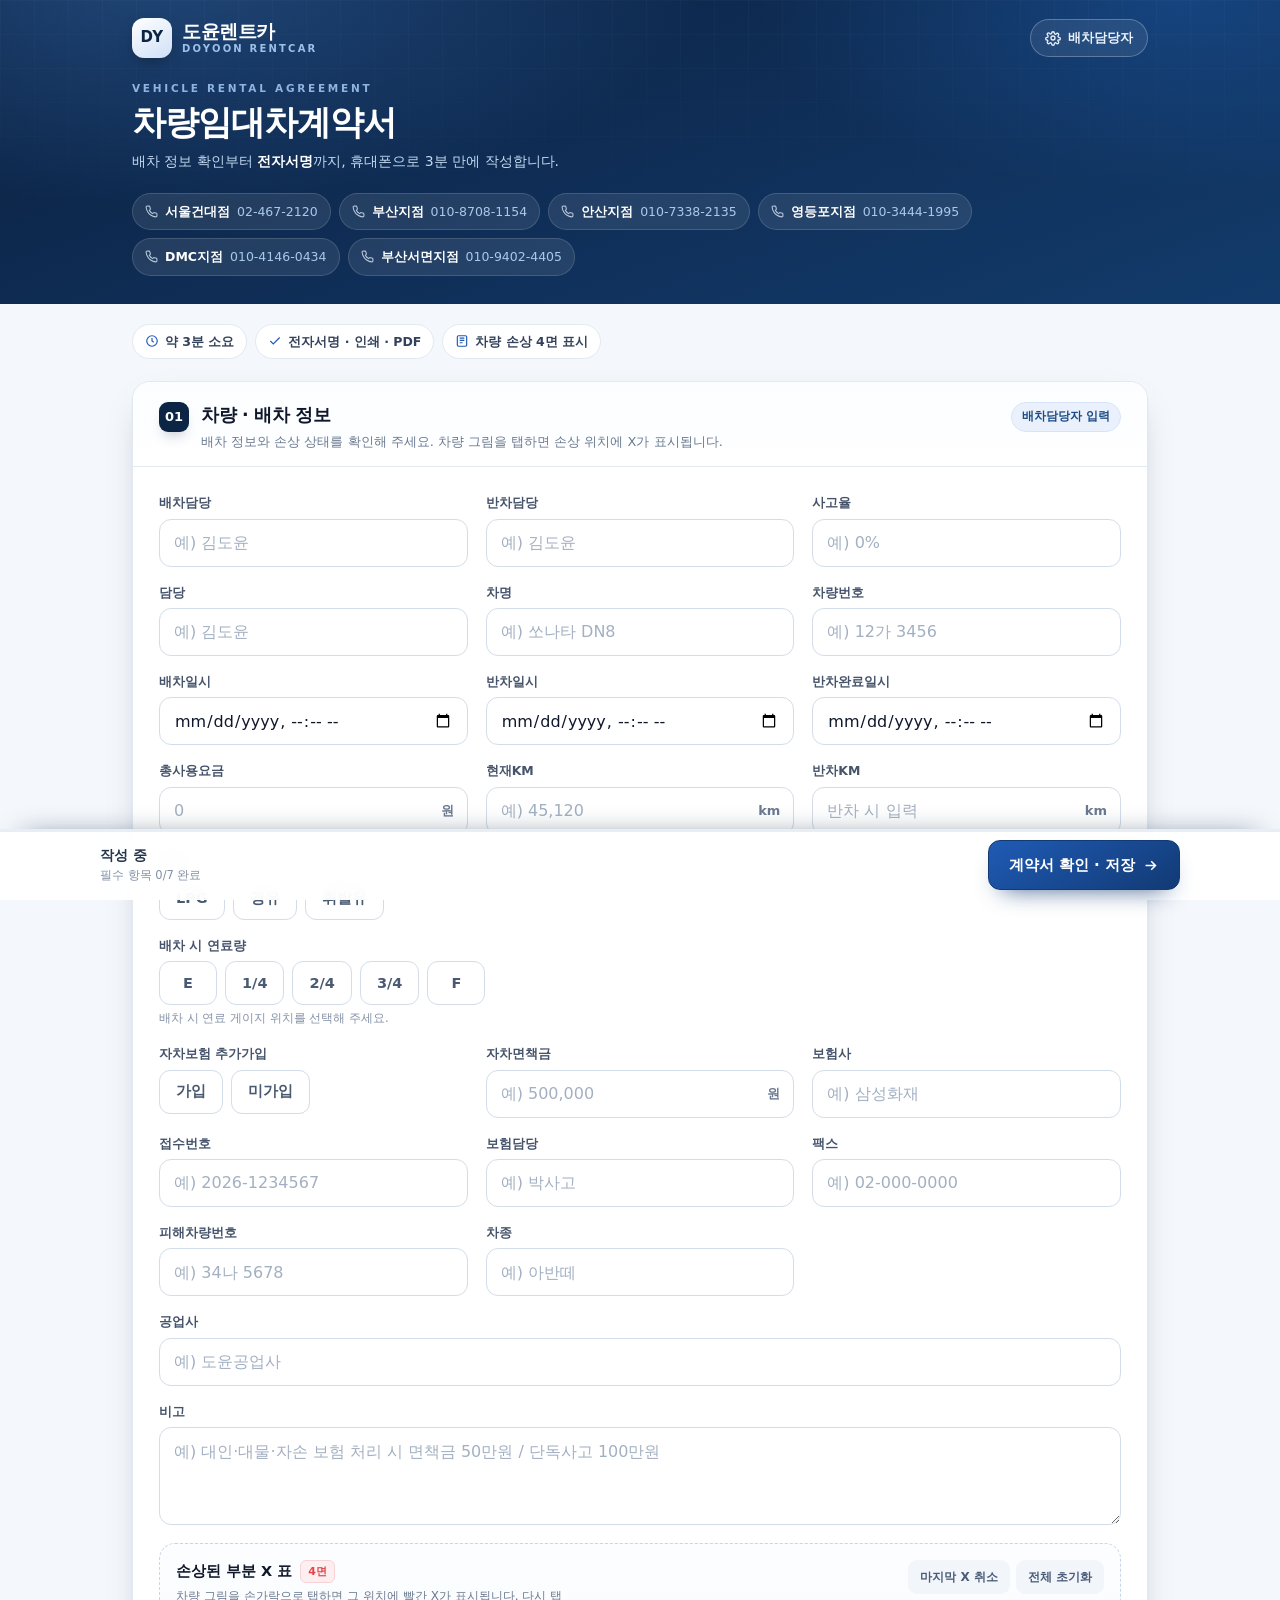
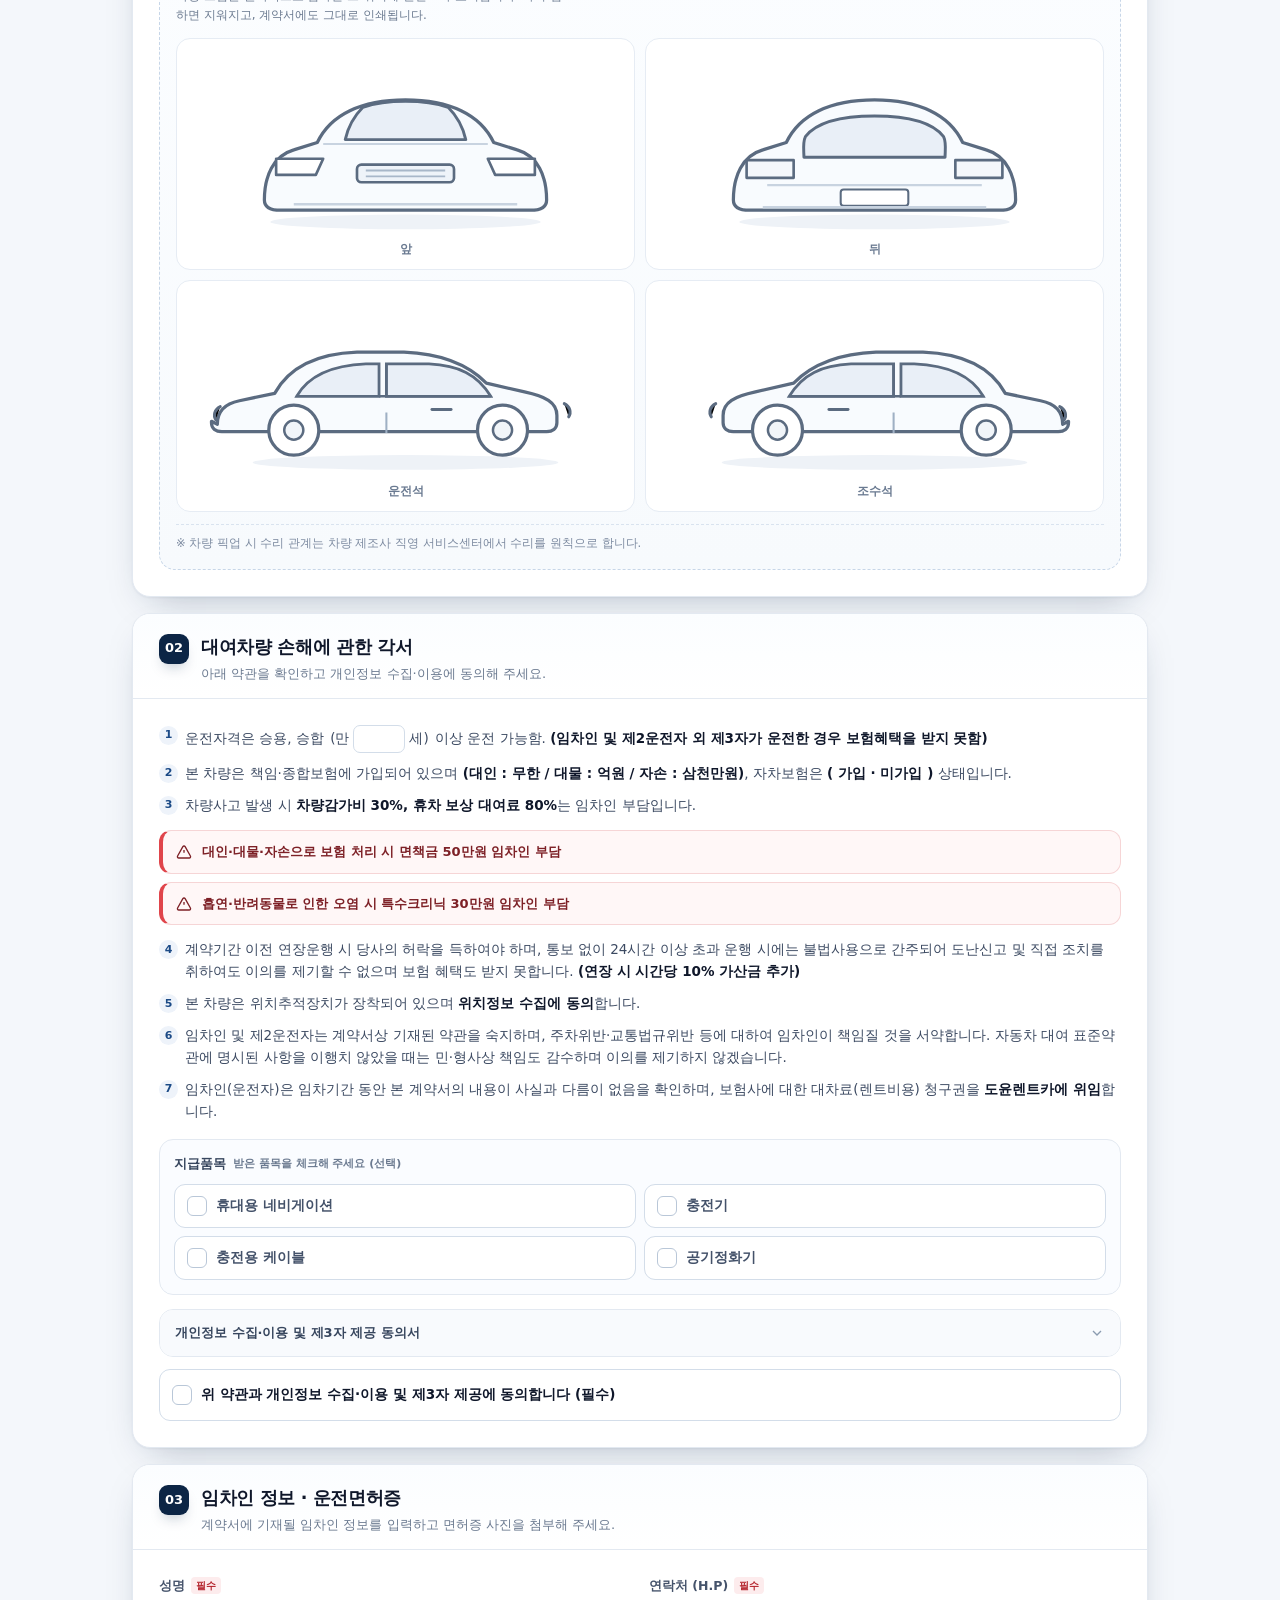
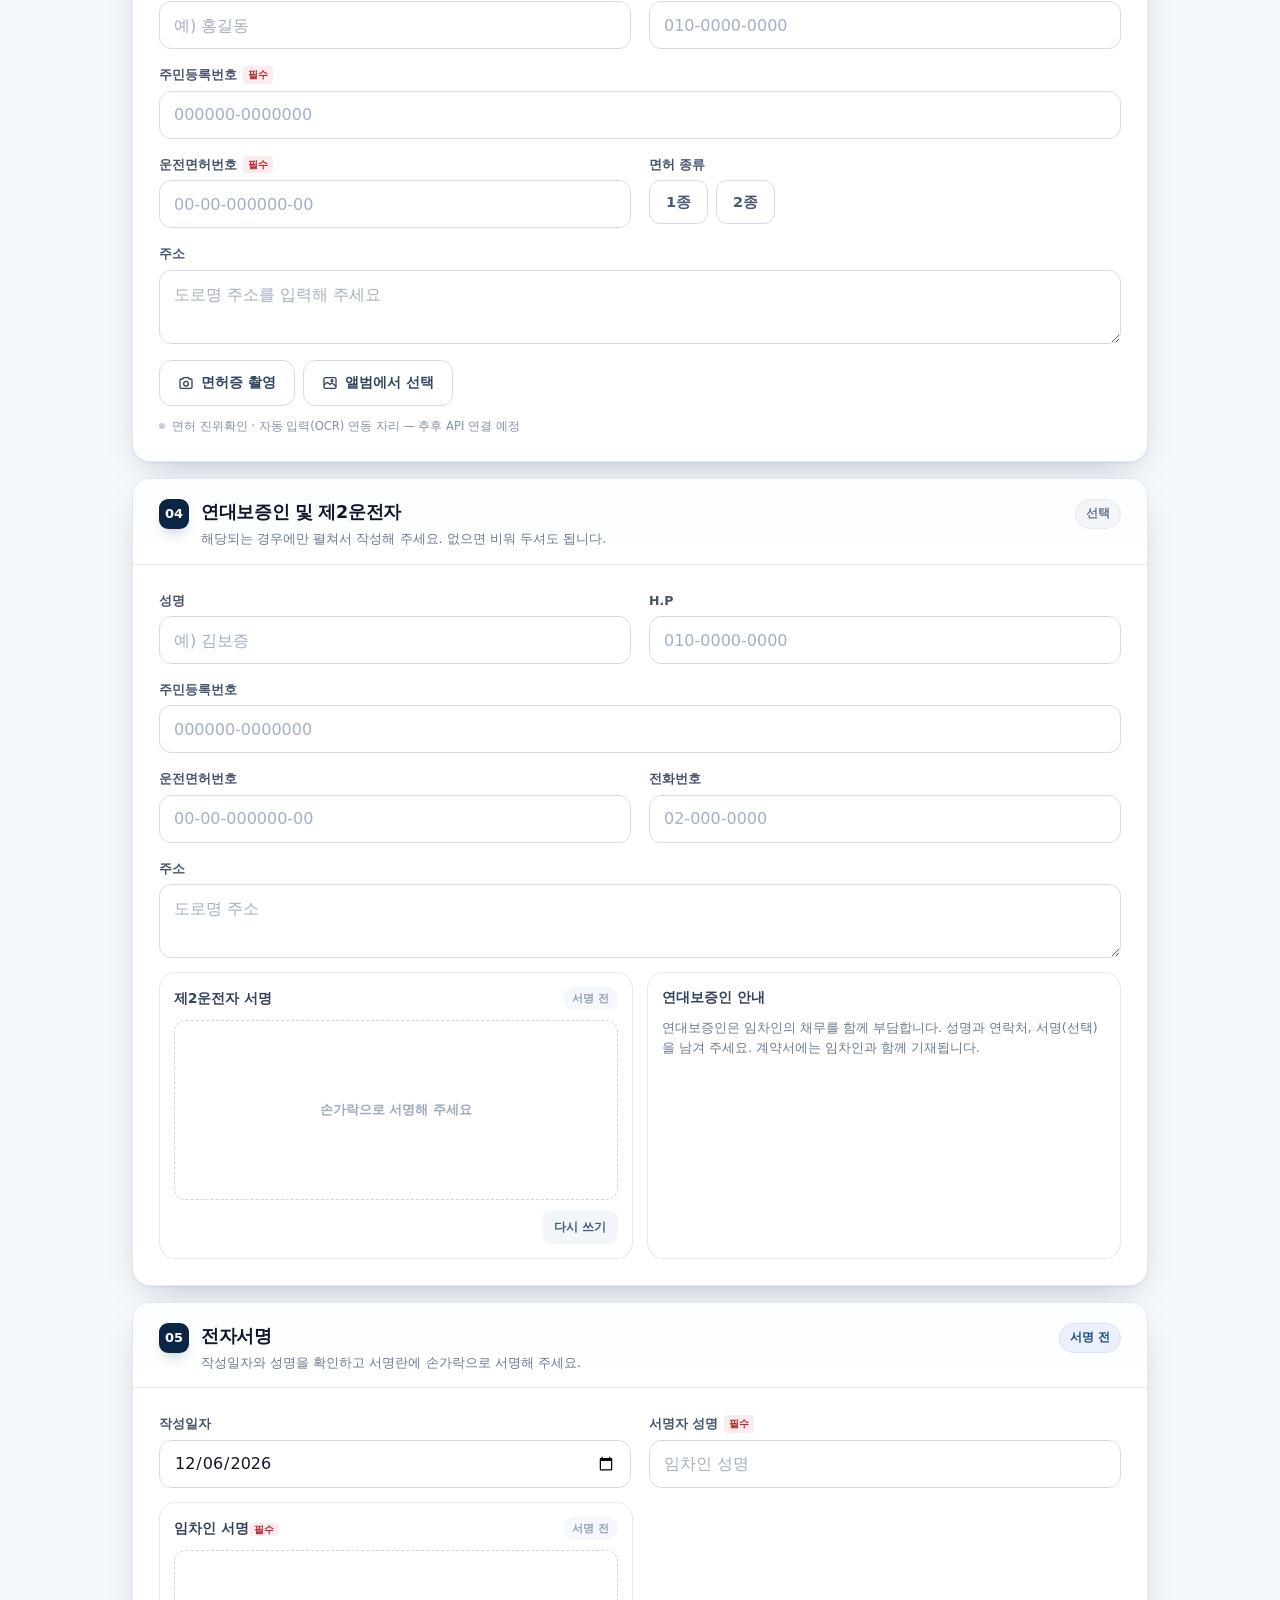
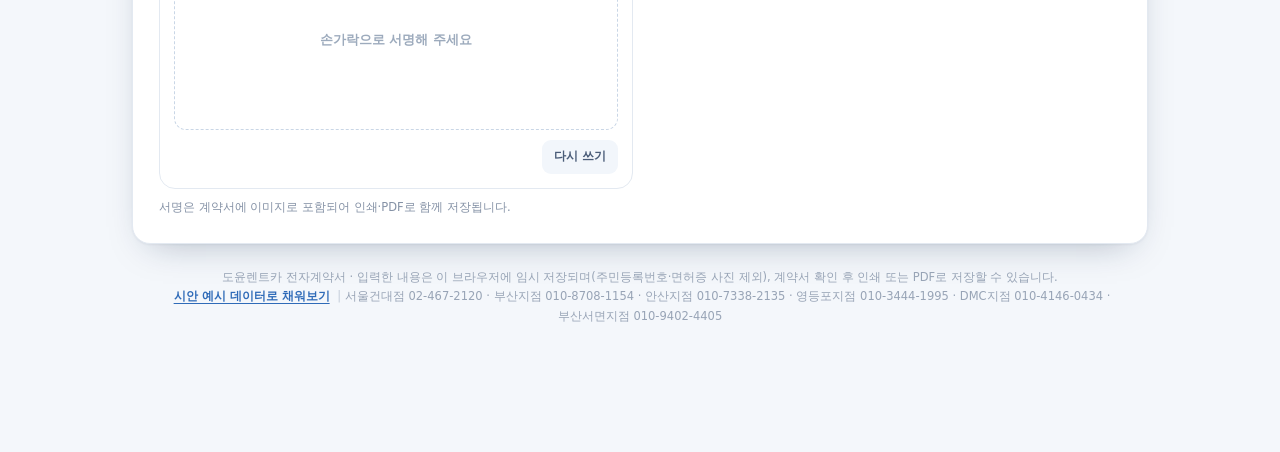
==== doyoon/index.html @ 806ca0ed "전자계약서: 인쇄 2페이지 최적화, 금액 표기 정리" ====
<!doctype html>
<html lang="ko">
<head>
<meta charset="utf-8">
<meta name="viewport" content="width=device-width, initial-scale=1, viewport-fit=cover">
<meta name="theme-color" content="#0c2545">
<title>도윤렌트카 | 차량임대차계약서</title>
<meta name="description" content="도윤렌트카 차량임대차계약서를 휴대폰으로 작성하고 전자서명으로 제출하세요. 차량 손상 표시, 면허증 첨부, PDF 저장까지 한 번에.">
<meta property="og:title" content="도윤렌트카 | 차량임대차계약서">
<meta property="og:description" content="배차 정보 확인부터 전자서명까지, 휴대폰으로 한 번에 작성하는 도윤렌트카 전자계약서.">
<meta property="og:type" content="website">
<link rel="stylesheet" href="assets/style.css?v=11">
<link rel="icon" href="data:image/svg+xml,%3Csvg xmlns='http://www.w3.org/2000/svg' viewBox='0 0 32 32'%3E%3Crect width='32' height='32' rx='8' fill='%230c2545'/%3E%3Ctext x='16' y='22' font-size='14' font-family='sans-serif' font-weight='700' fill='%23fff' text-anchor='middle'%3EDY%3C/text%3E%3C/svg%3E">
</head>
<body>

<header class="site-head">
  <div class="head-inner">
    <div class="head-top">
      <a class="logo" href="./">
        <span class="logo-mark">DY</span>
        <span class="logo-text"><strong>도윤렌트카</strong><span>DOYOON RENTCAR</span></span>
      </a>
      <button class="admin-toggle" id="adminToggle" type="button" aria-pressed="false" title="배차담당자용 링크를 만듭니다">
        <svg viewBox="0 0 24 24" fill="none" stroke="currentColor" stroke-width="2" aria-hidden="true"><path d="M12 15a3 3 0 1 0 0-6 3 3 0 0 0 0 6Z"/><path d="M19.4 15a1.7 1.7 0 0 0 .3 1.9l.1.1a2 2 0 1 1-2.8 2.8l-.1-.1a1.7 1.7 0 0 0-2.9 1.2 2 2 0 1 1-4 0 1.7 1.7 0 0 0-2.9-1.2l-.1.1a2 2 0 1 1-2.8-2.8l.1-.1A1.7 1.7 0 0 0 3 15a2 2 0 1 1 0-4 1.7 1.7 0 0 0 1.2-2.9l-.1-.1a2 2 0 1 1 2.8-2.8l.1.1A1.7 1.7 0 0 0 10 4.6a2 2 0 1 1 4 0 1.7 1.7 0 0 0 2.9 1.2l.1-.1a2 2 0 1 1 2.8 2.8l-.1.1A1.7 1.7 0 0 0 21 11a2 2 0 1 1 0 4 1.7 1.7 0 0 0-1.6 0Z"/></svg>
        <span>배차담당자</span>
      </button>
    </div>

    <div class="head-title">
      <p class="eyebrow">VEHICLE RENTAL AGREEMENT</p>
      <h1>차량임대차계약서</h1>
      <p class="head-sub">배차 정보 확인부터 <b>전자서명</b>까지, 휴대폰으로 3분 만에 작성합니다.</p>
    </div>

    <ul class="branches" id="branchList"></ul>
  </div>
</header>

<main class="wrap">
  <div class="quick-facts">
    <span><svg viewBox="0 0 24 24" fill="none" stroke="currentColor" stroke-width="2"><circle cx="12" cy="12" r="9"/><path d="M12 7v5l3 2"/></svg>약 3분 소요</span>
    <span><svg viewBox="0 0 24 24" fill="none" stroke="currentColor" stroke-width="2"><path d="m4 12 5 5L20 6"/></svg>전자서명 · 인쇄 · PDF</span>
    <span><svg viewBox="0 0 24 24" fill="none" stroke="currentColor" stroke-width="2"><rect x="4" y="3" width="16" height="18" rx="2"/><path d="M8 7h8M8 11h8M8 15h5"/></svg>차량 손상 4면 표시</span>
  </div>

  <section class="admin-panel" id="adminPanel" hidden>
    <div class="ap-head"><span class="ap-tag">ADMIN</span><strong>배차담당자용 링크 만들기</strong></div>
    <p class="ap-desc">아래 <b>01 차량 · 배차 정보</b>와 손상 표시를 입력하면, 그 값이 그대로 채워진 <b>고객용 링크</b>가 만들어집니다. 고객은 링크를 열어 임차인 정보와 서명만 하면 됩니다.</p>
    <div class="ap-link">
      <input class="inp" id="adminLink" readonly aria-label="고객용 링크">
      <button class="btn btn-primary" id="btnCopyLink" type="button">
        <svg viewBox="0 0 24 24" fill="none" stroke="currentColor" stroke-width="2"><rect x="9" y="9" width="12" height="12" rx="2"/><path d="M5 15V5a2 2 0 0 1 2-2h10"/></svg>
        고객용 링크 복사
      </button>
      <button class="btn" id="btnOpenLink" type="button">새 창에서 열기</button>
    </div>
    <p class="ap-note"><span class="dot" style="width:6px;height:6px;border-radius:50%;background:#1f5bb5;display:inline-block"></span>링크에는 차량 정보만 담깁니다. 고객의 개인정보(주민등록번호·면허증 사진)는 링크에 포함되지 않습니다. <span id="adminLinkLen" style="color:#9aa8ba"></span></p>
  </section>

  <form id="contractForm" novalidate autocomplete="on">
    <div id="formRoot"></div>
  </form>

  <p class="foot-note">
    도윤렌트카 전자계약서 · 입력한 내용은 이 브라우저에 임시 저장되며(주민등록번호·면허증 사진 제외), 계약서 확인 후 인쇄 또는 PDF로 저장할 수 있습니다.<br>
    <button type="button" class="linkbtn" id="btnDemo">시안 예시 데이터로 채워보기</button>
    <span style="color:#c3ccd9">|</span> 서울건대점 02-467-2120 · 부산지점 010-8708-1154 · 안산지점 010-7338-2135 · 영등포지점 010-3444-1995 · DMC지점 010-4146-0434 · 부산서면지점 010-9402-4405
  </p>
</main>

<div class="actionbar">
  <div class="ab-progress"><span class="ab-fill" id="abFill"></span></div>
  <div class="ab-inner">
    <div class="ab-text">
      <strong id="abTitle">작성 중</strong>
      <span id="abSub">필수 항목 0/7 완료</span>
    </div>
    <button class="btn btn-primary" id="btnPreview" type="button">
      계약서 확인 · 저장
      <svg viewBox="0 0 24 24" fill="none" stroke="currentColor" stroke-width="2.2"><path d="M5 12h13M13 6l6 6-6 6"/></svg>
    </button>
  </div>
</div>

<div class="preview" id="preview" hidden>
  <div class="pv-bar">
    <button class="btn" id="btnBack" type="button">
      <svg viewBox="0 0 24 24" fill="none" stroke="currentColor" stroke-width="2.2"><path d="M19 12H6M11 6l-6 6 6 6"/></svg>
      수정하기
    </button>
    <span class="pv-title">계약서 미리보기</span>
    <button class="btn btn-primary" id="btnPrint" type="button">
      <svg viewBox="0 0 24 24" fill="none" stroke="currentColor" stroke-width="2"><path d="M6 9V3h12v6"/><rect x="4" y="9" width="16" height="8" rx="2"/><path d="M8 17h8v4H8z"/></svg>
      인쇄 · PDF 저장
    </button>
  </div>
  <div class="pv-body">
    <p class="pv-hint">
      <svg viewBox="0 0 24 24" fill="none" stroke="currentColor" stroke-width="2"><circle cx="12" cy="12" r="9"/><path d="M12 8h.01M11 12h1v4h1"/></svg>
      인쇄 창에서 대상을 <b>‘PDF로 저장’</b>으로 선택하면 PDF 파일로 보관할 수 있습니다.
    </p>
    <div id="paperRoot"></div>
  </div>
</div>

<div class="toast" id="toast" role="status" aria-live="polite"></div>

<script src="assets/app.js?v=11" defer></script>
</body>
</html>
---- doyoon/assets/style.css ----
/* =========================================================
   도윤렌트카 · 차량임대차계약서 (전자계약 시안)
   ========================================================= */
:root{
  --navy:#0c2545;
  --navy-2:#12345f;
  --navy-3:#1b4a86;
  --brand:#1f5bb5;
  --brand-soft:#eaf1fc;
  --ink:#0f172a;
  --body:#33415a;
  --muted:#6b7a90;
  --line:#e3e9f1;
  --line-2:#d3dde9;
  --bg:#f4f7fb;
  --card:#ffffff;
  --danger:#e0454b;
  --ok:#0f766e;
  --radius:18px;
  --shadow:0 1px 2px rgba(13,37,69,.05), 0 14px 36px -18px rgba(13,37,69,.35);
  --font:"Pretendard","Apple SD Gothic Neo","Malgun Gothic","Noto Sans KR",system-ui,-apple-system,"Segoe UI",Roboto,sans-serif;
}

*{box-sizing:border-box}
html{-webkit-text-size-adjust:100%}
body{
  margin:0;
  font-family:var(--font);
  background:var(--bg);
  color:var(--ink);
  font-size:16px;
  line-height:1.55;
  -webkit-font-smoothing:antialiased;
  padding-bottom:96px;
}
body.lock{overflow:hidden}
h1,h2,h3,h4,p,ul,ol,figure{margin:0}
ul,ol{padding:0;list-style:none}
a{color:inherit;text-decoration:none}
button{font-family:inherit}
:focus-visible{outline:3px solid rgba(31,91,181,.35);outline-offset:2px}

/* ---------- header ---------- */
.site-head{
  position:relative;
  color:#fff;
  background:
    radial-gradient(900px 380px at 12% -10%, rgba(72,140,224,.34), transparent 62%),
    radial-gradient(700px 320px at 92% 0%, rgba(28,88,164,.5), transparent 60%),
    linear-gradient(160deg,#0b2140 0%,#0f2d55 48%,#123b6b 100%);
  overflow:hidden;
}
.site-head::after{
  content:"";
  position:absolute;inset:0;
  background-image:linear-gradient(rgba(255,255,255,.045) 1px,transparent 1px),linear-gradient(90deg,rgba(255,255,255,.045) 1px,transparent 1px);
  background-size:34px 34px;
  mask-image:linear-gradient(180deg,rgba(0,0,0,.55),transparent 78%);
  pointer-events:none;
}
.head-inner{
  position:relative;z-index:1;
  max-width:1080px;margin:0 auto;
  padding:18px clamp(16px,4vw,32px) 26px;
}
.head-top{display:flex;align-items:center;justify-content:space-between;gap:12px}
.logo{display:flex;align-items:center;gap:10px}
.logo-mark{
  width:40px;height:40px;border-radius:12px;
  display:grid;place-items:center;
  background:linear-gradient(150deg,#ffffff,#cfe0f7);
  color:var(--navy);font-weight:800;font-size:15px;letter-spacing:.5px;
  box-shadow:0 6px 18px -8px rgba(0,0,0,.6);
}
.logo-text{display:flex;flex-direction:column;line-height:1.15}
.logo-text strong{font-size:19px;letter-spacing:-.02em}
.logo-text span{font-size:10px;letter-spacing:.22em;color:#9dc0e8;font-weight:600}
.admin-toggle{
  display:inline-flex;align-items:center;gap:7px;
  height:38px;padding:0 14px;border-radius:999px;
  border:1px solid rgba(255,255,255,.26);
  background:rgba(255,255,255,.08);
  color:#e7f0fb;font-size:13px;font-weight:600;cursor:pointer;
  transition:background .18s,border-color .18s,color .18s;
  white-space:nowrap;
}
.admin-toggle:hover{background:rgba(255,255,255,.16)}
.admin-toggle[aria-pressed="true"]{background:#fff;color:var(--navy);border-color:#fff}
.admin-toggle svg{width:16px;height:16px}

.head-title{margin-top:22px}
.eyebrow{
  font-size:10.5px;letter-spacing:.26em;color:#8fb4e0;font-weight:700;margin-bottom:6px;
}
.head-title h1{
  font-size:clamp(24px,5.2vw,34px);
  letter-spacing:-.03em;font-weight:800;line-height:1.2;
}
.head-sub{margin-top:8px;font-size:14px;color:#c3d8f0;max-width:64ch}
.head-sub b{color:#fff;font-weight:600}

.branches{
  margin-top:20px;display:flex;gap:8px;
  overflow-x:auto;padding-bottom:2px;
  scrollbar-width:none;
}
.branches::-webkit-scrollbar{display:none}
.branches li{flex:0 0 auto}
.branches a{
  display:flex;align-items:center;gap:7px;
  padding:8px 12px;border-radius:999px;
  background:rgba(255,255,255,.09);
  border:1px solid rgba(255,255,255,.14);
  font-size:12.5px;color:#dce9f8;
  white-space:nowrap;
}
.branches a b{font-weight:700;color:#fff}
.branches a span{font-variant-numeric:tabular-nums;color:#a9c8ea}
.branches a svg{width:13px;height:13px;opacity:.8}

/* ---------- layout ---------- */
.wrap{max-width:1080px;margin:0 auto;padding:0 clamp(14px,4vw,32px)}
.quick-facts{
  display:flex;flex-wrap:wrap;gap:8px;
  margin:20px 0 22px;position:relative;z-index:2;
}
.quick-facts span{
  display:inline-flex;align-items:center;gap:6px;
  background:#fff;border:1px solid var(--line);
  box-shadow:0 8px 22px -18px rgba(13,37,69,.6);
  border-radius:999px;padding:7px 12px;font-size:12.5px;color:var(--body);font-weight:600;
}
.quick-facts svg{width:14px;height:14px;color:var(--brand)}

.card{
  background:var(--card);
  border:1px solid var(--line);
  border-radius:var(--radius);
  box-shadow:var(--shadow);
  margin-bottom:16px;
  overflow:hidden;
  scroll-margin-top:16px;
}
.card-head{
  display:flex;align-items:flex-start;gap:12px;
  padding:20px clamp(16px,3vw,26px) 14px;
  border-bottom:1px solid var(--line);
  background:linear-gradient(180deg,#fbfdff,#fff);
}
.step{
  flex:0 0 auto;width:30px;height:30px;border-radius:9px;
  display:grid;place-items:center;
  background:var(--navy);color:#fff;font-size:13px;font-weight:800;
  font-variant-numeric:tabular-nums;
  box-shadow:0 8px 16px -10px rgba(12,37,69,.9);
}
.ch-text{flex:1 1 auto;min-width:0}
.ch-text h2{font-size:17.5px;letter-spacing:-.02em;font-weight:800}
.ch-text p{font-size:13px;color:var(--muted);margin-top:3px}
.chip{
  flex:0 0 auto;
  display:inline-flex;align-items:center;gap:5px;
  font-size:11.5px;font-weight:700;
  padding:5px 10px;border-radius:999px;
  background:var(--brand-soft);color:var(--navy-3);
  border:1px solid #d7e4f8;
}
.chip.gray{background:#f3f5f9;color:#64748b;border-color:#e5eaf1}
.chip.done{background:#eaf7f2;color:#0d6b52;border-color:#cdece0}
.chip svg{width:12px;height:12px}
.card-body{padding:clamp(16px,3vw,26px)}

/* ---------- fields ---------- */
.grid{display:grid;grid-template-columns:repeat(12,1fr);gap:14px 16px}
.field{grid-column:span 12;min-width:0}
.field.half{grid-column:span 6}
.field.span-6{grid-column:span 6}
.field.span-4{grid-column:span 4}
.field.span-8{grid-column:span 8}
.field > label{
  display:flex;align-items:center;gap:6px;
  font-size:12.5px;font-weight:700;color:#45536b;
  margin-bottom:6px;
}
.req{
  font-style:normal;font-size:10px;font-weight:700;
  color:#b4232c;background:#fdeced;border-radius:4px;padding:1px 5px;
}
.ctrl{position:relative;display:flex;align-items:center}
.inp{
  width:100%;height:48px;
  padding:0 14px;
  border:1px solid var(--line-2);
  border-radius:12px;
  background:#fff;color:var(--ink);
  font-family:inherit;font-size:16px;
  transition:border-color .16s, box-shadow .16s, background .16s;
}
textarea.inp{height:auto;padding:12px 14px;resize:vertical;line-height:1.5}
.inp::placeholder{color:#a3b0c2}
.inp:hover{border-color:#bfcde0}
.inp:focus{
  outline:none;border-color:var(--brand);
  box-shadow:0 0 0 4px rgba(31,91,181,.12);
}
.inp[readonly],.inp[disabled]{
  background:#f6f8fb;color:#41506a;border-color:#e2e8f1;
  cursor:default;-webkit-text-fill-color:#41506a;opacity:1;
}
.ctrl .suffix{
  position:absolute;right:14px;font-size:13px;color:var(--muted);font-weight:600;pointer-events:none;
}
.ctrl:has(.suffix) .inp{padding-right:42px}
.help{font-size:11.5px;color:#8592a6;margin-top:5px}
.field.has-error .inp,.field.has-error .pills{border-color:#e79aa0;box-shadow:0 0 0 4px rgba(224,69,75,.1)}

/* pills */
.pills{display:flex;flex-wrap:wrap;gap:8px}
.pills[data-locked="1"]{opacity:.9}
.pill{position:relative;flex:0 0 auto}
.pill input{position:absolute;inset:0;opacity:0;width:100%;height:100%;margin:0;cursor:pointer}
.pill span{
  display:inline-flex;align-items:center;justify-content:center;gap:6px;
  min-width:58px;height:44px;padding:0 16px;
  border:1px solid var(--line-2);border-radius:11px;background:#fff;
  font-size:14.5px;font-weight:600;color:#4a5a73;
  transition:all .15s;
}
.pill input:checked + span{
  border-color:var(--brand);background:var(--brand-soft);color:var(--navy-2);
  box-shadow:inset 0 0 0 1px var(--brand);
  font-weight:800;
}
.pill input:checked + span::before{
  content:"";width:7px;height:7px;border-radius:50%;background:var(--brand);
}
.pill input:focus-visible + span{outline:3px solid rgba(31,91,181,.35);outline-offset:2px}
.pill input:disabled + span{background:#f6f8fb;color:#8394a9;border-color:#e2e8f1}
.pill input:disabled:checked + span{background:#eef3fa;color:var(--navy-2);box-shadow:none;border-color:#cfdcee}

/* ---------- damage ---------- */
.damage{
  margin-top:18px;padding:16px;
  border:1px dashed #c7d6e8;border-radius:16px;
  background:linear-gradient(180deg,#fbfdff,#f7fafd);
}
.dmg-head{display:flex;gap:12px;align-items:flex-start;justify-content:space-between;flex-wrap:wrap}
.dmg-head h3{font-size:14.5px;font-weight:800;display:flex;align-items:center;gap:8px;flex-wrap:wrap}
.dmg-head h3 em{
  font-style:normal;font-size:11px;font-weight:700;color:var(--danger);
  background:#fdeff0;border:1px solid #f7d3d5;border-radius:6px;padding:2px 7px;
}
.dmg-head p{font-size:12px;color:var(--muted);margin-top:4px;max-width:52ch}
.dmg-actions{display:flex;gap:6px}
.dmg-grid{display:grid;grid-template-columns:1fr 1fr;gap:10px;margin-top:14px}
.car{
  background:#fff;border:1px solid #e6ecf4;border-radius:14px;
  padding:8px 8px 4px;position:relative;
  transition:border-color .15s, box-shadow .15s;
}
.car:hover{border-color:#c9d9ee;box-shadow:0 10px 24px -20px rgba(13,37,69,.7)}
.car-art{position:relative;cursor:crosshair;touch-action:manipulation;-webkit-tap-highlight-color:transparent}
.car-art svg{display:block;width:100%;height:auto}
.car-label{
  display:block;text-align:center;font-size:12px;font-weight:700;color:#6a7a91;
  padding:2px 0 6px;
}
.xmark{
  position:absolute;width:26px;height:26px;
  transform:translate(-50%,-50%);
  cursor:pointer;pointer-events:auto;
  filter:drop-shadow(0 1px 2px rgba(0,0,0,.25));
  animation:pop .16s ease-out;
}
.xmark svg{width:26px;height:26px;display:block}
@keyframes pop{from{transform:translate(-50%,-50%) scale(.4);opacity:.2}to{transform:translate(-50%,-50%) scale(1);opacity:1}}
.dmg-note{
  margin-top:12px;font-size:11.5px;color:#7d8ba1;
  border-top:1px dashed #d9e3ef;padding-top:10px;
}

/* ---------- terms ---------- */
.terms-list{counter-reset:t;display:grid;gap:10px}
.terms-list li{
  position:relative;padding-left:26px;font-size:13.5px;color:#3c4a62;line-height:1.62;
}
.terms-list li::before{
  counter-increment:t;content:counter(t);
  position:absolute;left:0;top:1px;
  width:19px;height:19px;border-radius:50%;
  background:#eef3fa;color:var(--navy-3);
  font-size:11px;font-weight:800;display:grid;place-items:center;
}
.terms-list b{color:var(--ink);font-weight:700}
.inline-age{display:inline-flex;align-items:center;gap:4px;margin:0 2px;vertical-align:baseline}
.inline-age input{
  width:52px;height:28px;text-align:center;
  border:1px solid var(--line-2);border-radius:7px;background:#fff;
  font-family:inherit;font-size:13.5px;font-weight:700;color:var(--navy-2);
  padding:0 4px;
}
.inline-age input:focus{outline:none;border-color:var(--brand);box-shadow:0 0 0 3px rgba(31,91,181,.12)}

.alert-boxes{display:grid;gap:8px;margin:14px 0}
.alert-box{
  display:flex;gap:10px;align-items:flex-start;
  background:#fff7f7;border:1px solid #f6d5d6;border-left:4px solid var(--danger);
  border-radius:12px;padding:11px 13px;
  font-size:13px;color:#7d2026;font-weight:600;line-height:1.5;
}
.alert-box.sm{background:#fffdf5;border-color:#f3e4bf;border-left-color:#d99c22;color:#7a5a13}
.alert-box svg{width:16px;height:16px;flex:0 0 auto;margin-top:2px}
.alert-box span{flex:1}

.items-box{
  margin-top:16px;padding:14px;border:1px solid var(--line);border-radius:14px;background:#fafcff;
}
.items-box h4{font-size:13px;font-weight:800;color:#37465e;margin-bottom:10px;display:flex;align-items:center;gap:7px}
.items-box h4 span{font-size:11px;font-weight:600;color:var(--muted)}
.checks{display:grid;grid-template-columns:1fr 1fr;gap:8px}
.check{
  display:flex;align-items:center;gap:9px;
  padding:10px 12px;border:1px solid var(--line-2);border-radius:11px;background:#fff;
  font-size:13.5px;font-weight:600;color:#44526a;cursor:pointer;
  transition:border-color .15s,background .15s;
  min-height:44px;
}
.check input{
  appearance:none;-webkit-appearance:none;
  width:20px;height:20px;flex:0 0 auto;border:1.5px solid #b9c7d8;border-radius:6px;background:#fff;
  display:grid;place-items:center;margin:0;cursor:pointer;transition:all .15s;
}
.check input::after{
  content:"";width:10px;height:6px;border-left:2.5px solid #fff;border-bottom:2.5px solid #fff;
  transform:rotate(-45deg) scale(0);transition:transform .15s;margin-top:-2px;
}
.check input:checked{background:var(--brand);border-color:var(--brand)}
.check input:checked::after{transform:rotate(-45deg) scale(1)}
.check:has(input:checked){border-color:#bcd4f3;background:#f4f9ff}
.check.consent{grid-column:1/-1;min-height:52px;font-weight:700;color:var(--ink)}

.privacy-box{
  margin-top:14px;border:1px solid var(--line);border-radius:14px;overflow:hidden;
}
.privacy-box summary{
  cursor:pointer;list-style:none;
  display:flex;align-items:center;justify-content:space-between;gap:10px;
  padding:13px 15px;font-size:13px;font-weight:800;color:#37465e;background:#f8fafd;
}
.privacy-box summary::-webkit-details-marker{display:none}
.privacy-box summary svg{width:16px;height:16px;color:#8b9bb0;transition:transform .2s}
.privacy-box[open] summary svg{transform:rotate(180deg)}
.privacy-body{padding:14px 15px;font-size:12.5px;color:#5a6a82;line-height:1.65;display:grid;gap:7px}
.privacy-body b{color:#33415a}

/* ---------- license ---------- */
.upload{
  margin-top:6px;display:grid;gap:10px;
}
.upload-btns{display:flex;gap:8px;flex-wrap:wrap}
.btn{
  display:inline-flex;align-items:center;justify-content:center;gap:7px;
  height:46px;padding:0 18px;border-radius:12px;
  border:1px solid var(--line-2);background:#fff;color:#34445e;
  font-size:14px;font-weight:700;cursor:pointer;
  transition:all .16s;white-space:nowrap;
}
.btn svg{width:16px;height:16px}
.btn:hover{border-color:#b9cbe2;background:#f9fbfe}
.btn-ghost{border-color:transparent;background:#f2f6fb;color:#4a5c78;height:38px;padding:0 12px;font-size:12.5px;border-radius:9px}
.btn-ghost:hover{background:#e8eff8;border-color:transparent}
.btn-sm{height:34px;padding:0 11px;font-size:12px;border-radius:9px}
.btn-primary{
  background:linear-gradient(150deg,#1f5bb5,#123a74);
  border-color:#123a74;color:#fff;
  box-shadow:0 12px 24px -14px rgba(18,58,116,.9);
}
.btn-primary:hover{background:linear-gradient(150deg,#2365c6,#14447f);border-color:#14447f}
.btn[disabled]{opacity:.55;cursor:not-allowed}
.btn-dark{background:var(--navy);border-color:var(--navy);color:#fff}
.btn-dark:hover{background:#12345f;border-color:#12345f}

.license-preview{
  display:none;position:relative;margin-top:4px;
  border:1px solid var(--line);border-radius:14px;overflow:hidden;background:#f6f8fb;
}
.license-preview.show{display:block}
.license-preview img{display:block;width:100%;height:auto;max-height:320px;object-fit:contain;background:#eef2f7}
.license-preview .lp-bar{
  display:flex;align-items:center;justify-content:space-between;gap:10px;
  padding:9px 12px;background:#fff;border-top:1px solid var(--line);font-size:12px;color:#5a6a82;
}
.lp-bar b{font-weight:700;color:#33415a}
.ocr-note{
  display:flex;align-items:center;gap:7px;
  font-size:11.5px;color:#8592a6;margin-top:2px;
}
.ocr-note .dot{width:6px;height:6px;border-radius:50%;background:#c3cfde}

/* ---------- accordion (guarantor) ---------- */
.guarantor-toggle{
  display:flex;align-items:center;gap:10px;width:100%;
  background:none;border:0;padding:0;cursor:pointer;text-align:left;
}
.guarantor-toggle .chev{
  width:26px;height:26px;border-radius:50%;background:#f2f6fb;
  display:grid;place-items:center;flex:0 0 auto;transition:transform .2s;
}
.guarantor-toggle .chev svg{width:14px;height:14px;color:#5d7090}
.guarantor-panel{display:none;margin-top:16px}
.guarantor-panel.open{display:block}

/* ---------- signatures ---------- */
.sign-grid{display:grid;grid-template-columns:1fr 1fr;gap:14px}
.sig-card{
  border:1px solid var(--line);border-radius:16px;background:#fff;
  padding:14px;display:grid;gap:10px;
}
.sig-card-head{display:flex;align-items:center;justify-content:space-between;gap:8px}
.sig-card-head strong{font-size:13.5px;color:#34445e}
.sig-state{font-size:11px;font-weight:700;color:#93a1b5;background:#f4f7fb;padding:3px 9px;border-radius:999px}
.sig-state.on{color:#0d6b52;background:#e9f7f1}
.sig{
  position:relative;border:1.5px dashed #c9d6e6;border-radius:12px;
  background:
    linear-gradient(#fff,#fff);
  overflow:hidden;
  height:180px;
}
.sig canvas{display:block;width:100%;height:100%;touch-action:none;cursor:crosshair}
.sig-hint{
  position:absolute;inset:0;display:grid;place-items:center;
  font-size:13px;color:#9dabbd;font-weight:600;pointer-events:none;
  transition:opacity .2s;
}
.sig.has .sig-hint{opacity:0}
.sig-actions{display:flex;justify-content:flex-end}

/* ---------- action bar ---------- */
.actionbar{
  position:fixed;left:0;right:0;bottom:0;z-index:40;
  background:rgba(255,255,255,.92);
  backdrop-filter:blur(12px);-webkit-backdrop-filter:blur(12px);
  border-top:1px solid var(--line);
  padding:10px clamp(14px,4vw,32px) calc(10px + env(safe-area-inset-bottom));
  box-shadow:0 -12px 30px -24px rgba(13,37,69,.8);
}
.ab-inner{max-width:1080px;margin:0 auto;display:flex;align-items:center;gap:14px}
.ab-progress{
  position:absolute;left:0;right:0;top:-1px;height:3px;background:#e8eef6;
}
.ab-fill{display:block;height:100%;width:0;background:linear-gradient(90deg,#2f74d8,#123a74);transition:width .3s ease}
.ab-text{flex:1 1 auto;min-width:0}
.ab-text strong{display:block;font-size:13.5px;font-weight:800;color:#26354c}
.ab-text span{display:block;font-size:11.5px;color:#8391a5;margin-top:1px}
.ab-inner .btn-primary{height:50px;padding:0 20px;font-size:15px;flex:0 0 auto}
.ab-inner .btn-primary svg{width:17px;height:17px}

/* ---------- admin panel ---------- */
.admin-panel{
  border:1px solid #bcd4f3;border-radius:var(--radius);
  background:linear-gradient(180deg,#f3f8ff,#fff);
  padding:16px clamp(16px,3vw,22px);
  margin-bottom:16px;
  box-shadow:0 16px 34px -28px rgba(18,58,116,.9);
}
.admin-panel[hidden]{display:none}
.ap-head{display:flex;align-items:center;gap:9px;flex-wrap:wrap}
.ap-head strong{font-size:14px;color:var(--navy-2)}
.ap-tag{font-size:10.5px;font-weight:800;letter-spacing:.08em;color:#fff;background:var(--navy);border-radius:5px;padding:2px 7px}
.ap-desc{font-size:12.5px;color:#5a6a82;margin-top:5px}
.ap-link{display:flex;gap:8px;margin-top:12px;flex-wrap:wrap}
.ap-link .inp{height:44px;font-size:12.5px;font-family:ui-monospace,SFMono-Regular,Menlo,monospace;color:#3b4b64}
.ap-link .inp:first-child{flex:1 1 260px;min-width:0}
.ap-note{font-size:11.5px;color:#7d8ba1;margin-top:8px;display:flex;gap:6px;align-items:center}

/* ---------- preview ---------- */
.preview{
  position:fixed;inset:0;z-index:60;
  background:#eef2f7;
  display:flex;flex-direction:column;
}
.preview[hidden]{display:none}
.pv-bar{
  flex:0 0 auto;
  display:flex;align-items:center;gap:10px;
  padding:10px clamp(12px,4vw,24px);
  background:#fff;border-bottom:1px solid var(--line);
  box-shadow:0 6px 20px -18px rgba(13,37,69,.8);
}
.pv-bar .pv-title{flex:1 1 auto;text-align:center;font-size:14px;font-weight:800;color:#26354c}
.pv-bar .btn{height:42px;padding:0 14px;font-size:13.5px}
.pv-body{
  flex:1 1 auto;overflow:auto;-webkit-overflow-scrolling:touch;
  padding:18px clamp(10px,3vw,24px) 40px;
}
.pv-hint{
  max-width:210mm;margin:0 auto 12px;
  display:flex;align-items:center;gap:8px;justify-content:center;
  font-size:12px;color:#6b7a90;text-align:center;
}
.pv-hint svg{width:14px;height:14px;flex:0 0 auto}

/* ---------- toast ---------- */
.toast{
  position:fixed;left:50%;bottom:calc(86px + env(safe-area-inset-bottom));
  transform:translate(-50%,14px);
  background:#0f2440;color:#fff;
  padding:11px 16px;border-radius:12px;
  font-size:13px;font-weight:600;line-height:1.45;
  box-shadow:0 18px 40px -18px rgba(0,0,0,.7);
  opacity:0;pointer-events:none;transition:opacity .2s,transform .2s;
  z-index:80;max-width:min(92vw,460px);text-align:center;
}
.toast.show{opacity:1;transform:translate(-50%,0)}
.toast.warn{background:#7d2026}

/* ---------- footer note ---------- */
.foot-note{
  max-width:1080px;margin:0 auto;padding:8px clamp(14px,4vw,32px) 30px;
  font-size:11.5px;color:#98a4b6;line-height:1.7;text-align:center;
}
.foot-note a{color:#5c7ba4;text-decoration:underline;text-underline-offset:2px}
.linkbtn{
  appearance:none;border:0;background:none;padding:0;margin:2px 4px;
  font-family:inherit;font-size:11.5px;font-weight:700;color:#2f6bb8;
  text-decoration:underline;text-underline-offset:3px;cursor:pointer;
}
.linkbtn:hover{color:#134a92}

/* =========================================================
   계약서 문서 (paper)
   ========================================================= */
.paper{
  width:100%;max-width:210mm;margin:0 auto;
  background:#fff;color:#111c2e;
  padding:14mm 13mm;
  box-shadow:0 24px 60px -30px rgba(13,37,69,.55), 0 0 0 1px rgba(13,37,69,.06);
  border-radius:4px;
  font-size:11.4px;line-height:1.5;
  word-break:keep-all;
}
.p-head{margin-bottom:10px}
.p-brand{display:flex;align-items:flex-start;justify-content:space-between;gap:12px;flex-wrap:wrap}
.p-logo{display:flex;align-items:center;gap:7px}
.p-mark{
  width:26px;height:26px;border-radius:7px;background:#0c2545;color:#fff;
  font-size:11px;font-weight:800;display:grid;place-items:center;letter-spacing:.02em;
}
.p-logo b{font-size:16px;letter-spacing:-.03em;display:block;line-height:1.15}
.p-logo small{font-size:7px;letter-spacing:.22em;color:#6b7a90;font-weight:700}
.p-branches{
  display:grid;grid-template-columns:repeat(2,auto);gap:1px 16px;
  font-size:9px;color:#3c4a62;
}
.p-branches b{color:#0c2545;margin-right:5px;font-weight:700}
.p-branches .v{font-variant-numeric:tabular-nums;white-space:nowrap}
.p-title{
  margin-top:12px;text-align:center;
  font-size:24px;letter-spacing:.16em;font-weight:800;color:#0c2545;
  padding:8px 0 10px;position:relative;
}
.p-title::before,.p-title::after{
  content:"";position:absolute;left:0;right:0;height:2px;background:#0c2545;
}
.p-title::before{top:0;height:2px}
.p-title::after{bottom:0;height:1px;background:#0c2545}
.p-title span{display:block;font-size:8px;letter-spacing:.28em;color:#8592a6;font-weight:700;margin-top:2px}

.pt{width:100%;border-collapse:collapse;table-layout:fixed;margin-top:8px}
.pt th,.pt td{border:1px solid #3d4a5e;padding:4px 6px;font-size:10.6px;vertical-align:middle;word-break:break-all}
.pt th{
  background:#f1f5fa;font-weight:700;text-align:center;color:#22314a;
  font-size:10.2px;letter-spacing:-.01em;
}
.pt td.lbl{background:#f8fafc;text-align:center;font-weight:700;color:#22314a;font-size:10.2px}
.pt .v{min-height:16px}
.pt .val{font-weight:600;color:#0f172a}
.pt .sub{color:#6b7a90;font-weight:400}
.pt .col-k{width:86px}
.pt .col-n{width:22%}

.p-note{font-size:9.4px;color:#5a6a82;margin-top:4px;line-height:1.5}
.p-note li{position:relative;padding-left:9px}
.p-note li::before{content:"※";position:absolute;left:0;top:0;color:#8592a6}

.gauge{display:inline-flex;align-items:center;gap:3px;vertical-align:middle}
.gauge i{
  font-style:normal;font-size:9px;color:#8b98ab;
  min-width:17px;text-align:center;border:1px solid #d7e0ec;border-radius:3px;padding:1px 0;
}
.gauge i.on{background:#0c2545;color:#fff;border-color:#0c2545;font-weight:700}
.gauge em{width:9px;height:1px;background:#c7d2e0;display:inline-block}

/* 손상 도면 */
.p-damage{
  margin-top:8px;border:1px solid #3d4a5e;border-radius:2px;padding:8px 8px 6px;
}
.p-damage h3{
  font-size:11px;font-weight:800;color:#0c2545;text-align:center;margin-bottom:6px;
  letter-spacing:-.01em;
}
.p-dmg-grid{display:grid;grid-template-columns:1fr 1fr;gap:6px 12px}
.p-car{position:relative}
.p-car .car-art{cursor:default}
.p-car .car-label{font-size:8.6px;padding:1px 0 0;color:#5a6a82}
.p-car .xmark{width:15px;height:15px;cursor:default;animation:none;filter:none}
.p-car .xmark svg{width:15px;height:15px}

/* 각서 */
.p-terms{margin-top:10px;break-inside:avoid;page-break-inside:avoid}
.p-terms h2{
  text-align:center;font-size:14px;letter-spacing:.06em;font-weight:800;color:#0c2545;
  margin:4px 0 6px;
}
.p-terms ol{display:grid;gap:2.5px;padding-left:0}
.p-terms li{
  position:relative;padding-left:13px;font-size:10px;line-height:1.5;color:#1b2637;
}
.p-terms li::before{content:"·";position:absolute;left:2px;top:0;font-weight:800}
.p-terms li b{font-weight:700}
.p-alerts{display:grid;gap:4px;margin:6px 0}
.p-alert{
  border:1px solid #b4232c;border-radius:2px;padding:4px 8px;
  font-size:9.6px;font-weight:700;color:#8e1d24;background:#fff;
  display:flex;gap:8px;
}
.p-alert.two{display:grid;grid-template-columns:1fr 1fr;gap:8px;border:0;padding:0;background:none}
.p-alert.two > span{border:1px solid #b4232c;border-radius:2px;padding:4px 8px;color:#8e1d24;background:#fff}
.p-items{
  margin-top:6px;display:flex;align-items:center;gap:6px;flex-wrap:wrap;
  font-size:10.2px;font-weight:700;color:#0c2545;
}
.p-items .tag{border:1px solid #3d4a5e;border-radius:2px;padding:2px 7px;font-weight:600;color:#1b2637}
.p-items .tag.on{background:#eef4fd;border-color:#1f5bb5;font-weight:700}

.p-privacy{margin-top:8px;border-top:1px dashed #b9c4d3;padding-top:6px}
.p-privacy h4{font-size:10.4px;font-weight:800;color:#0c2545;margin-bottom:3px}
.p-privacy p{font-size:9.2px;color:#3c4a62;line-height:1.45}
.p-privacy p + p{margin-top:2px}

.p-signrow{
  margin-top:8px;display:flex;align-items:flex-end;justify-content:space-around;gap:14px;
  padding:6px 4px 2px;
}
.p-signrow .lbl{font-size:10.4px;color:#22314a}
.p-signrow .val{font-size:11px;font-weight:700;border-bottom:1px solid #8b98ab;padding:0 12px 1px;min-width:74px;display:inline-block;text-align:center}
.p-sigimg{height:44px;max-width:130px;object-fit:contain;vertical-align:middle;margin:0 4px}
.p-sigempty{display:inline-block;width:96px;border-bottom:1px solid #8b98ab;height:30px;vertical-align:middle;margin:0 4px}

.p-license{
  margin-top:7px;border:1px solid #3d4a5e;border-radius:2px;padding:5px;
  display:flex;gap:12px;align-items:center;break-inside:avoid;
}
.p-license .cap{font-size:9.6px;font-weight:700;color:#22314a;width:76px;flex:0 0 auto;text-align:center}
.p-license img{max-height:96px;max-width:230px;border:1px solid #dbe3ee;object-fit:contain}
.p-license .empty{
  flex:1;height:74px;border:1px dashed #b9c4d3;display:grid;place-items:center;
  font-size:9.4px;color:#98a4b6;
}
.p-foot{
  margin-top:8px;padding-top:6px;break-inside:avoid;border-top:1px solid #dbe3ee;
  display:flex;justify-content:space-between;gap:12px;flex-wrap:wrap;
  font-size:9px;color:#8592a6;
}

/* =========================================================
   responsive
   ========================================================= */
@media (min-width:720px){
  .field.span-4{grid-column:span 4}
  .grid{gap:16px 18px}
  .branches{flex-wrap:wrap;overflow-x:visible}
}
@media (min-width:1180px){
  .grid-3 .field.half{grid-column:span 4}
}
@media (max-width:719px){
  body{font-size:15.5px;padding-bottom:104px}
  .card-head{padding:16px 16px 12px}
  .card-body{padding:16px}
  .grid{gap:12px}
  .field.span-6,.field.span-4,.field.span-8{grid-column:span 12}
  .dmg-grid{gap:8px}
  .checks{grid-template-columns:1fr}
  .sign-grid{grid-template-columns:1fr}
  .ab-text span{font-size:11px}
  .ab-inner .btn-primary{height:48px;padding:0 16px;font-size:14px}
  .p-branches{grid-template-columns:1fr 1fr;gap:1px 10px;font-size:8.4px}
  .paper{padding:16px 13px;border-radius:0;font-size:11px}
  .p-title{font-size:19px;letter-spacing:.1em}
  .pt th,.pt td{font-size:9.8px;padding:3px 4px}
  .p-terms li{font-size:9.8px}
  .p-alert.two{grid-template-columns:1fr}
  .p-dmg-grid{gap:4px 8px}
  .pv-hint{font-size:11px}
}

/* =========================================================
   print
   ========================================================= */
@media print{
  @page{size:A4 portrait;margin:10mm}
  html,body{background:#fff !important;padding:0 !important;margin:0 !important;overflow:visible !important;height:auto !important}
  body.lock{overflow:visible !important}
  body{font-size:10.4pt}
  body > *:not(.preview){display:none !important}
  .preview{position:static !important;display:block !important;background:#fff !important;inset:auto;height:auto}
  .pv-bar,.pv-hint,.no-print{display:none !important}
  .pv-body{overflow:visible !important;padding:0 !important;height:auto !important}
  .paper{
    max-width:none;width:auto;margin:0;padding:0;
    box-shadow:none;border-radius:0;
    font-size:10.4pt;
  }
  .p-title{font-size:21pt}
  .p-terms h2{font-size:13pt}
  .pt th,.pt td{font-size:9.6pt;padding:3px 5px}
  .p-terms li{font-size:9.4pt}
  .p-privacy p{font-size:8.8pt}
  .p-note{font-size:8.6pt}
  .p-car .xmark{filter:none}
  .p-foot{font-size:8pt}
  .avoid{break-inside:avoid;page-break-inside:avoid}
  .p-renter-wrap{break-inside:avoid;page-break-inside:avoid}
  tr{page-break-inside:avoid}
}
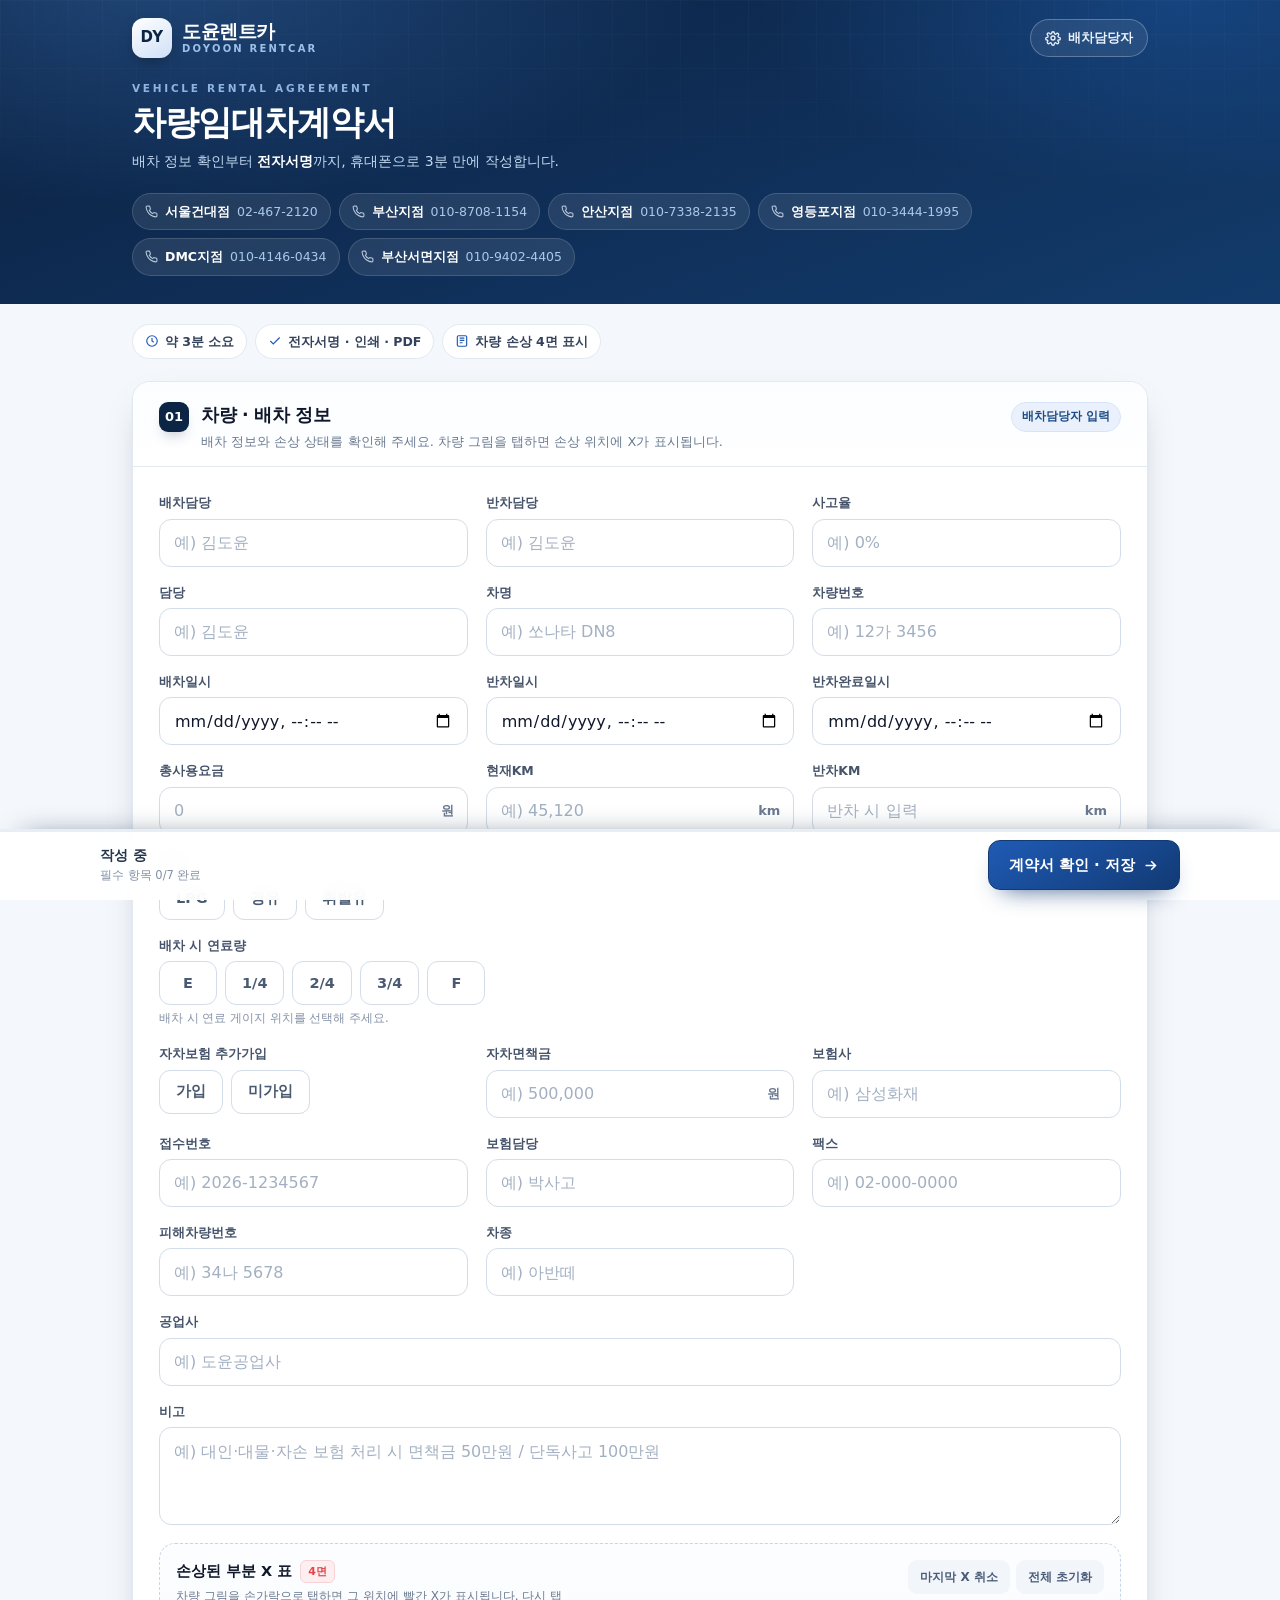
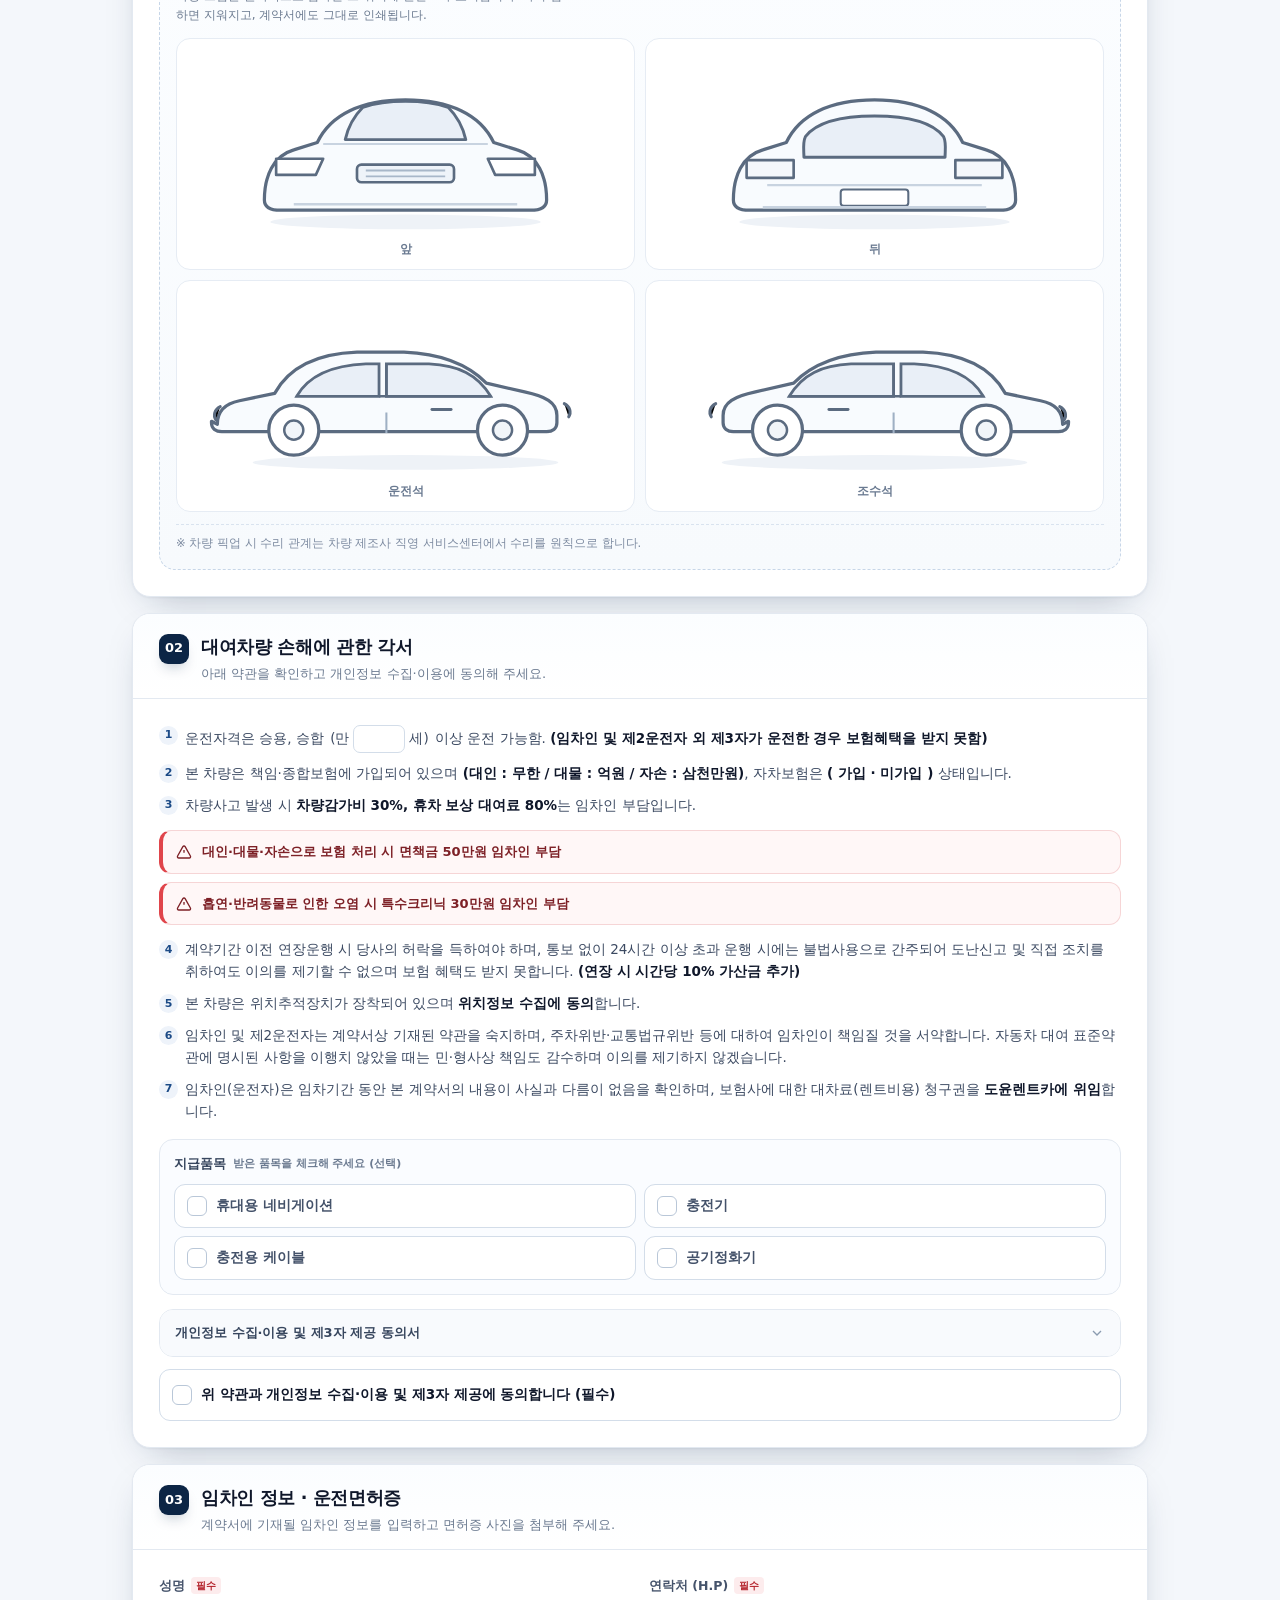
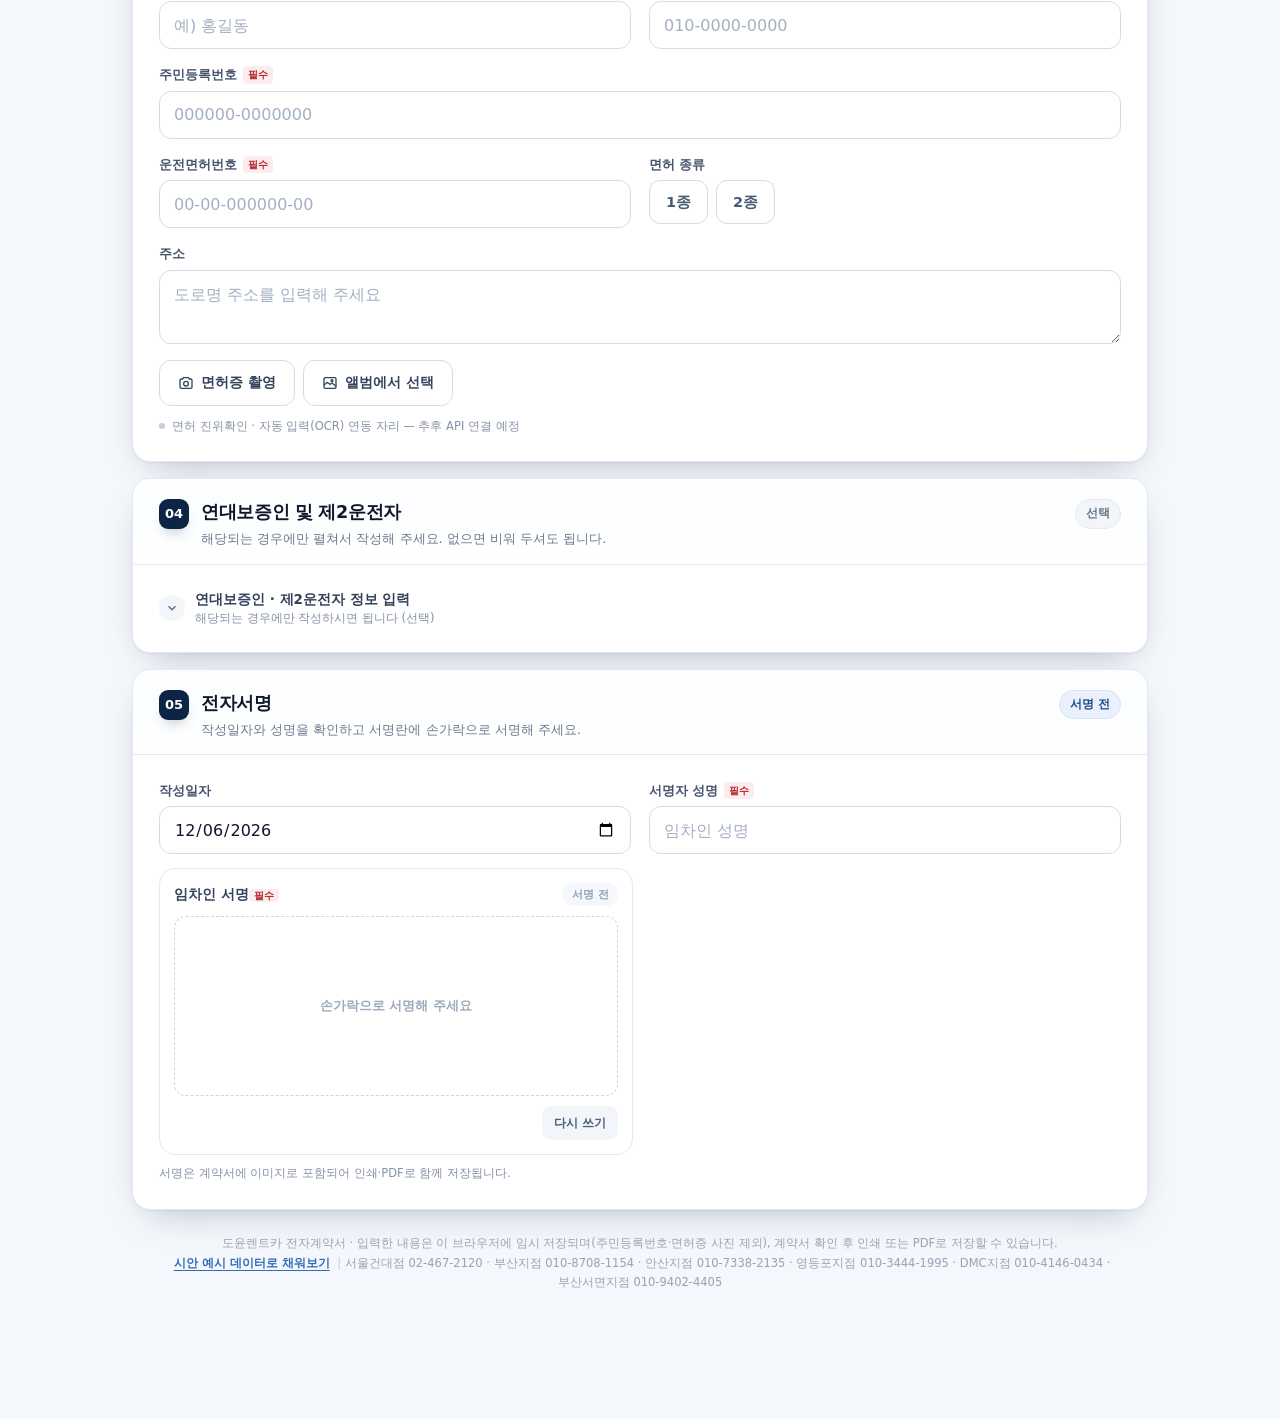
==== commit d8f422eb: "전자계약서: 연대보증인 접기/펼치기 적용" ====
--- a/doyoon/index.html
+++ b/doyoon/index.html
@@ -9,7 +9,7 @@
 <meta property="og:title" content="도윤렌트카 | 차량임대차계약서">
 <meta property="og:description" content="배차 정보 확인부터 전자서명까지, 휴대폰으로 한 번에 작성하는 도윤렌트카 전자계약서.">
 <meta property="og:type" content="website">
-<link rel="stylesheet" href="assets/style.css?v=11">
+<link rel="stylesheet" href="assets/style.css?v=14">
 <link rel="icon" href="data:image/svg+xml,%3Csvg xmlns='http://www.w3.org/2000/svg' viewBox='0 0 32 32'%3E%3Crect width='32' height='32' rx='8' fill='%230c2545'/%3E%3Ctext x='16' y='22' font-size='14' font-family='sans-serif' font-weight='700' fill='%23fff' text-anchor='middle'%3EDY%3C/text%3E%3C/svg%3E">
 </head>
 <body>
@@ -106,6 +106,6 @@
 
 <div class="toast" id="toast" role="status" aria-live="polite"></div>
 
-<script src="assets/app.js?v=11" defer></script>
+<script src="assets/app.js?v=14" defer></script>
 </body>
 </html>
--- a/doyoon/assets/style.css
+++ b/doyoon/assets/style.css
@@ -142,7 +142,7 @@
   scroll-margin-top:16px;
 }
 .card-head{
-  display:flex;align-items:flex-start;gap:12px;
+  display:flex;align-items:flex-start;gap:12px;flex-wrap:wrap;
   padding:20px clamp(16px,3vw,26px) 14px;
   border-bottom:1px solid var(--line);
   background:linear-gradient(180deg,#fbfdff,#fff);
@@ -154,7 +154,7 @@
   font-variant-numeric:tabular-nums;
   box-shadow:0 8px 16px -10px rgba(12,37,69,.9);
 }
-.ch-text{flex:1 1 auto;min-width:0}
+.ch-text{flex:1 1 170px;min-width:150px}
 .ch-text h2{font-size:17.5px;letter-spacing:-.02em;font-weight:800}
 .ch-text p{font-size:13px;color:var(--muted);margin-top:3px}
 .chip{
@@ -404,8 +404,11 @@
 }
 .guarantor-toggle .chev{
   width:26px;height:26px;border-radius:50%;background:#f2f6fb;
-  display:grid;place-items:center;flex:0 0 auto;transition:transform .2s;
-}
+  display:grid;place-items:center;flex:0 0 auto;transition:transform .2s,background .2s;
+}
+.guarantor-toggle.on .chev{transform:rotate(180deg);background:#e6effa}
+.guarantor-toggle strong{display:block;font-size:13.5px;color:#33415a}
+.guarantor-toggle small{display:block;font-size:11.5px;color:#8592a6;font-weight:500;margin-top:2px}
 .guarantor-toggle .chev svg{width:14px;height:14px;color:#5d7090}
 .guarantor-panel{display:none;margin-top:16px}
 .guarantor-panel.open{display:block}
@@ -677,10 +680,15 @@
 }
 @media (max-width:719px){
   body{font-size:15.5px;padding-bottom:104px}
-  .card-head{padding:16px 16px 12px}
+  .card-head{padding:16px 16px 12px;display:grid;grid-template-columns:30px 1fr;gap:2px 12px;align-items:start}
+  .card-head .step{grid-column:1;grid-row:1}
+  .card-head .ch-text{grid-column:2;grid-row:1;min-width:0}
+  .card-head .chip{grid-column:2;grid-row:2;justify-self:start;margin-top:6px}
   .card-body{padding:16px}
   .grid{gap:12px}
   .field.span-6,.field.span-4,.field.span-8{grid-column:span 12}
+  .field.half{grid-column:span 12}
+  .field.half.hm{grid-column:span 6}
   .dmg-grid{gap:8px}
   .checks{grid-template-columns:1fr}
   .sign-grid{grid-template-columns:1fr}
